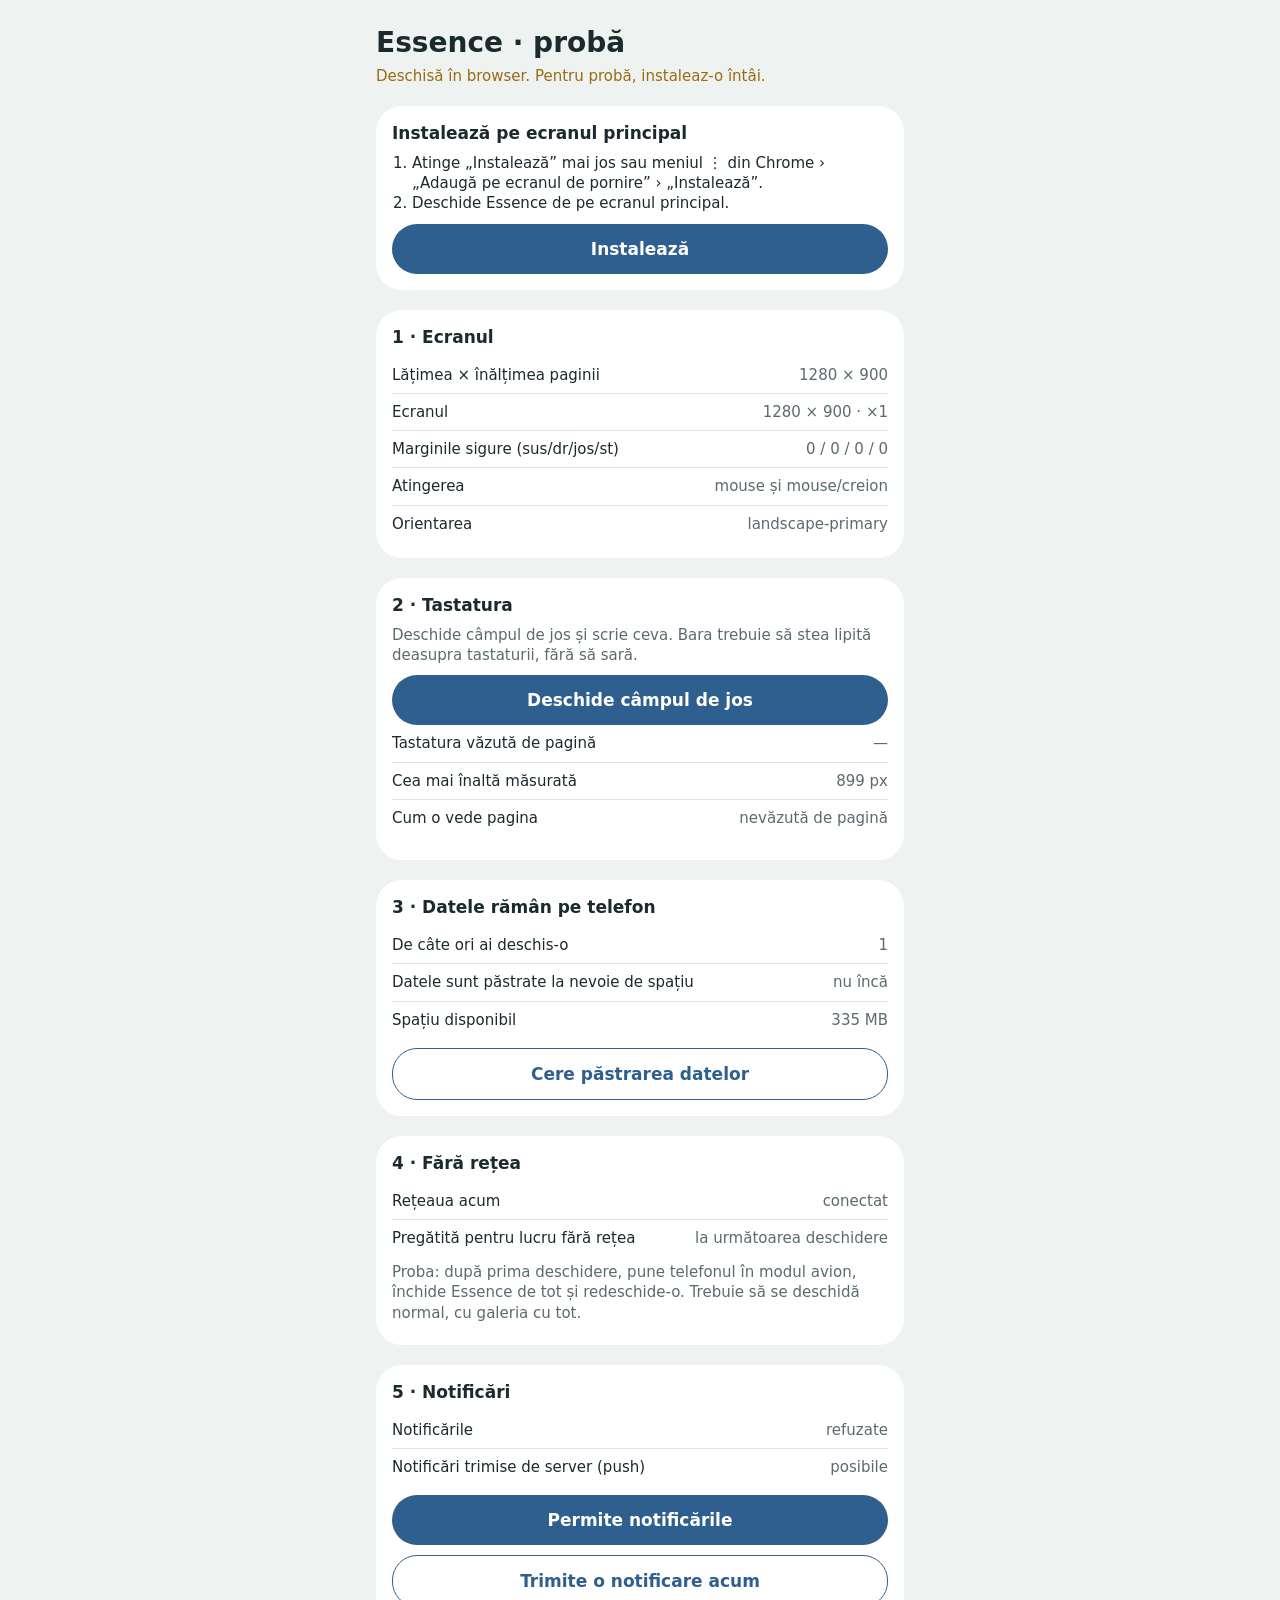
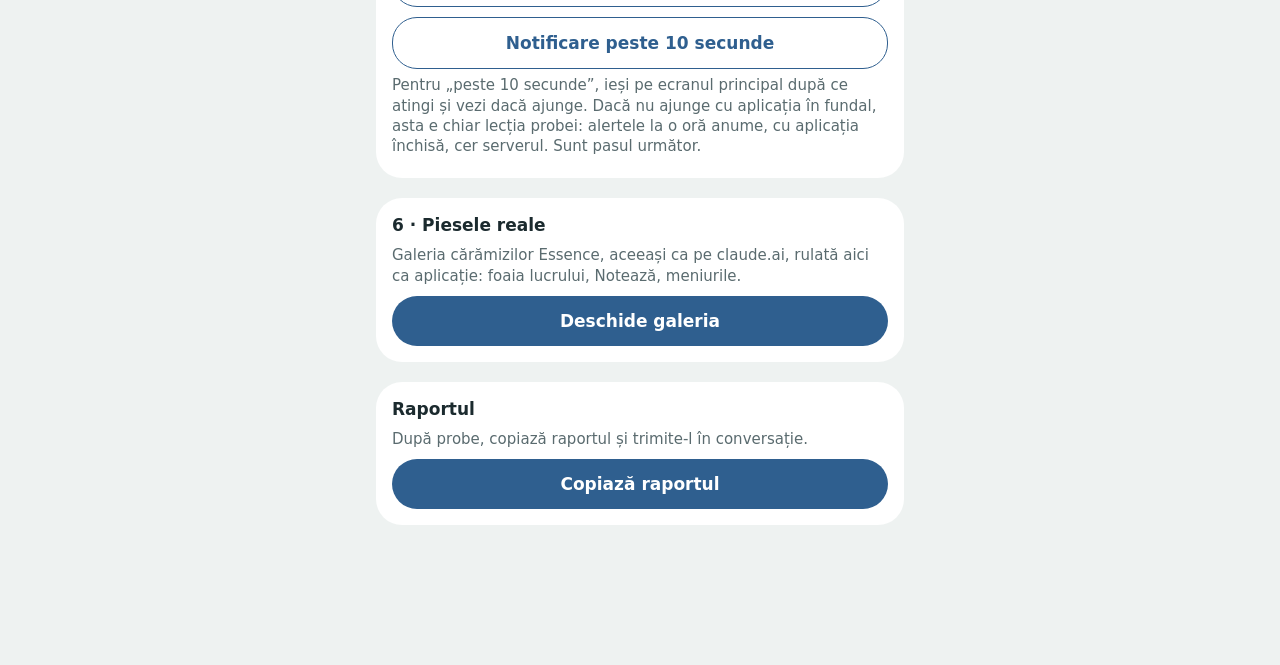
==== index.html @ 1359a7f4 "Essence · proba de instalare pe telefon (PWA) Co-Authored-By: Claude Opus 5.5 <noreply@anthropic.com" ====
<!doctype html>
<html lang="ro">
<head>
<meta charset="utf-8">
<meta name="viewport" content="width=device-width, initial-scale=1, viewport-fit=cover, interactive-widget=resizes-content">
<meta name="theme-color" content="#EEF2F1" media="(prefers-color-scheme: light)">
<meta name="theme-color" content="#14232A" media="(prefers-color-scheme: dark)">
<meta name="apple-mobile-web-app-title" content="Essence">
<link rel="manifest" href="manifest.webmanifest">
<link rel="apple-touch-icon" href="icon-180.png">
<link rel="icon" href="icon-192.png">
<title>Essence · probă</title>
<style>
:root{--fond:#EEF2F1;--card:#fff;--ink:#1B2A2E;--gri:#5A6B6F;--hair:rgba(27,42,46,.14);--acc:#2F5F8F;--ok:#2E7D4F;--atn:#9A6B12;color-scheme:light dark}
@media (prefers-color-scheme:dark){:root{--fond:#14232A;--card:#1C2D33;--ink:#E8EEEE;--gri:#9AAAAD;--hair:rgba(232,238,238,.16);--acc:#7FB0E6;--ok:#8FD1A8;--atn:#E0B464}}
*{box-sizing:border-box}
html,body{margin:0;background:var(--fond);color:var(--ink);font:17px/1.35 system-ui,-apple-system,sans-serif;-webkit-text-size-adjust:100%}
main{padding:calc(env(safe-area-inset-top) + 16px) 16px calc(env(safe-area-inset-bottom) + 120px);max-width:560px;margin:0 auto}
h1{font-size:28px;margin:8px 0 4px}
.sub{color:var(--gri);font-size:15px;margin:0 0 20px}
section{background:var(--card);border-radius:26px;padding:16px;margin:0 0 20px}
h2{font-size:17px;margin:0 0 8px}
p{margin:6px 0}
.rand{display:flex;justify-content:space-between;gap:12px;padding:8px 0;border-top:.5px solid var(--hair);font-size:15px}
.rand:first-of-type{border-top:0}
.rand span:last-child{color:var(--gri);text-align:right;font-variant-numeric:tabular-nums}
.ok{color:var(--ok)!important}.atn{color:var(--atn)!important}
button,a.buton{display:block;width:100%;min-height:50px;margin:10px 0 0;border:0;border-radius:25px;background:var(--acc);color:#fff;font:600 17px system-ui,sans-serif;text-align:center;text-decoration:none;line-height:50px;padding:0 16px;cursor:pointer}
button.secundar{background:transparent;color:var(--acc);border:1.5px solid var(--acc)}
.nota{color:var(--gri);font-size:15px}
ol{padding-left:20px;margin:6px 0;font-size:15px}
#bara{position:fixed;left:0;right:0;bottom:0;display:none;gap:8px;padding:10px 12px calc(10px + env(safe-area-inset-bottom));background:var(--card);border-top:.5px solid var(--hair);transition:transform .2s ease;z-index:5}
#bara.deschisa{display:flex}
#bara input{flex:1;min-height:44px;border-radius:22px;border:1px solid var(--hair);background:var(--fond);color:var(--ink);font-size:17px;padding:0 16px}
#bara button{width:auto;margin:0;min-height:44px;line-height:44px}
#jurnal{font:13px/1.4 ui-monospace,monospace;color:var(--gri);white-space:pre-wrap;max-height:140px;overflow:auto;margin-top:8px}
</style>
</head>
<body>
<main>
  <h1>Essence · probă</h1>
  <p class="sub" id="mod">Se verifică…</p>

  <section id="instalare" hidden>
    <h2>Instalează pe ecranul principal</h2>
    <div id="pasi-ios" hidden><ol><li>Atinge butonul de partajare din Safari (pătratul cu săgeată).</li><li>Alege „Adaugă pe ecranul principal”, apoi „Adaugă”.</li><li>Deschide Essence de pe ecranul principal, nu din Safari.</li></ol></div>
    <div id="pasi-android" hidden><ol><li>Atinge „Instalează” mai jos sau meniul ⋮ din Chrome › „Adaugă pe ecranul de pornire” › „Instalează”.</li><li>Deschide Essence de pe ecranul principal.</li></ol><button id="instaleaza" hidden>Instalează</button></div>
  </section>

  <section>
    <h2>1 · Ecranul</h2>
    <div id="ecran"></div>
  </section>

  <section>
    <h2>2 · Tastatura</h2>
    <p class="nota">Deschide câmpul de jos și scrie ceva. Bara trebuie să stea lipită deasupra tastaturii, fără să sară.</p>
    <button id="tastatura">Deschide câmpul de jos</button>
    <div id="tast"></div>
    <div id="jurnal"></div>
  </section>

  <section>
    <h2>3 · Datele rămân pe telefon</h2>
    <div id="date"></div>
    <button class="secundar" id="pastreaza">Cere păstrarea datelor</button>
  </section>

  <section>
    <h2>4 · Fără rețea</h2>
    <div id="retea"></div>
    <p class="nota">Proba: după prima deschidere, pune telefonul în modul avion, închide Essence de tot și redeschide-o. Trebuie să se deschidă normal, cu galeria cu tot.</p>
  </section>

  <section>
    <h2>5 · Notificări</h2>
    <div id="notif"></div>
    <button id="permite">Permite notificările</button>
    <button class="secundar" id="acum">Trimite o notificare acum</button>
    <button class="secundar" id="peste">Notificare peste 10 secunde</button>
    <p class="nota">Pentru „peste 10 secunde”, ieși pe ecranul principal după ce atingi și vezi dacă ajunge. Dacă nu ajunge cu aplicația în fundal, asta e chiar lecția probei: alertele la o oră anume, cu aplicația închisă, cer serverul. Sunt pasul următor.</p>
  </section>

  <section>
    <h2>6 · Piesele reale</h2>
    <p class="nota">Galeria cărămizilor Essence, aceeași ca pe claude.ai, rulată aici ca aplicație: foaia lucrului, Notează, meniurile.</p>
    <a class="buton" href="galerie.html">Deschide galeria</a>
  </section>

  <section>
    <h2>Raportul</h2>
    <p class="nota">După probe, copiază raportul și trimite-l în conversație.</p>
    <button id="copiaza">Copiază raportul</button>
  </section>
</main>

<div id="bara"><input id="camp" type="text" enterkeyhint="done" placeholder="Scrie aici" autocomplete="off"><button id="gata">Gata</button></div>

<script>
const $ = (id) => document.getElementById(id);
const raport = {};
const nr = (v) => (Math.round(v * 10) / 10).toString();
function randuri(tinta, perechi) {
  tinta.innerHTML = '';
  for (const [eticheta, valoare, clasa] of perechi) {
    const r = document.createElement('div'); r.className = 'rand';
    const a = document.createElement('span'); a.textContent = eticheta;
    const b = document.createElement('span'); b.textContent = valoare; if (clasa) b.className = clasa;
    r.append(a, b); tinta.append(r);
  }
}
const ua = navigator.userAgent;
const eIos = /iPhone|iPad|iPod/.test(ua) || (navigator.platform === 'MacIntel' && navigator.maxTouchPoints > 1);
const eAndroid = /Android/.test(ua);
const instalata = matchMedia('(display-mode: standalone)').matches || navigator.standalone === true;
raport.instalata = instalata;
raport.sistem = eIos ? 'iOS/iPadOS' : eAndroid ? 'Android' : 'altul';
raport.browser = ua;
$('mod').textContent = instalata ? 'Deschisă ca aplicație, pe ecran întreg.' : 'Deschisă în browser. Pentru probă, instaleaz-o întâi.';
$('mod').className = 'sub ' + (instalata ? 'ok' : 'atn');
if (!instalata) { $('instalare').hidden = false; $(eIos ? 'pasi-ios' : 'pasi-android').hidden = false; }
let cerereInstalare = null;
addEventListener('beforeinstallprompt', (e) => { e.preventDefault(); cerereInstalare = e; $('instaleaza').hidden = false; });
$('instaleaza').onclick = async () => { if (!cerereInstalare) return; cerereInstalare.prompt(); await cerereInstalare.userChoice; cerereInstalare = null; };

function marginiSigure() {
  const d = document.createElement('div');
  d.style.cssText = 'position:fixed;visibility:hidden;padding:env(safe-area-inset-top) env(safe-area-inset-right) env(safe-area-inset-bottom) env(safe-area-inset-left)';
  document.body.append(d); const s = getComputedStyle(d);
  const m = [s.paddingTop, s.paddingRight, s.paddingBottom, s.paddingLeft].map((x) => parseFloat(x));
  d.remove(); return m;
}
function ecran() {
  const m = marginiSigure();
  const p = matchMedia('(pointer: coarse)').matches ? 'deget' : matchMedia('(pointer: fine)').matches ? 'mouse' : 'niciunul';
  const ap = matchMedia('(any-pointer: fine)').matches ? 'și mouse/creion' : '';
  Object.assign(raport, { latime: innerWidth, inaltime: innerHeight, ecran: screen.width + '×' + screen.height, dpr: devicePixelRatio, margini: m.join('/'), atingere: p + (ap ? ' ' + ap : '') });
  randuri($('ecran'), [
    ['Lățimea × înălțimea paginii', innerWidth + ' × ' + innerHeight],
    ['Ecranul', screen.width + ' × ' + screen.height + ' · ×' + nr(devicePixelRatio)],
    ['Marginile sigure (sus/dr/jos/st)', m.join(' / ')],
    ['Atingerea', p + (ap ? ' ' + ap : '')],
    ['Orientarea', (screen.orientation && screen.orientation.type) || (innerWidth > innerHeight ? 'culcat' : 'în picioare')],
  ]);
}
ecran(); addEventListener('resize', ecran);

const vv = window.visualViewport;
let inaltimeInitiala = innerHeight, tastMax = 0, jurnal = [];
function tastatura() {
  const kbVizual = vv ? Math.max(0, Math.round(innerHeight - vv.height - vv.offsetTop)) : 0;
  const kbRedim = Math.max(0, inaltimeInitiala - innerHeight);
  const kb = Math.max(kbVizual, kbRedim);
  tastMax = Math.max(tastMax, kb);
  if ($('bara').classList.contains('deschisa')) $('bara').style.transform = kbVizual ? `translateY(${-kbVizual}px)` : '';
  Object.assign(raport, { tastaturaMax: tastMax, felTastatura: kbRedim > 0 ? 'pagina se micșorează' : kbVizual > 0 ? 'vederea se micșorează' : 'nevăzută de pagină' });
  randuri($('tast'), [
    ['Tastatura văzută de pagină', kb ? kb + ' px' : '—', kb ? 'ok' : ''],
    ['Cea mai înaltă măsurată', tastMax ? tastMax + ' px' : '—'],
    ['Cum o vede pagina', raport.felTastatura],
  ]);
  if (document.activeElement === $('camp')) {
    jurnal.unshift(`${new Date().toLocaleTimeString('ro-RO')}  pagină ${innerHeight}  vedere ${vv ? Math.round(vv.height) : '?'}  deplasare ${vv ? Math.round(vv.offsetTop) : '?'}  tastatură ${kb}`);
    jurnal = jurnal.slice(0, 12); $('jurnal').textContent = jurnal.join('\n');
  }
}
if (vv) { vv.addEventListener('resize', tastatura); vv.addEventListener('scroll', tastatura); }
addEventListener('resize', tastatura); tastatura();
$('tastatura').onclick = () => { inaltimeInitiala = innerHeight; $('bara').classList.add('deschisa'); $('camp').focus(); };
$('gata').onpointerdown = (e) => e.preventDefault();
$('gata').onclick = () => { $('camp').blur(); $('bara').classList.remove('deschisa'); $('bara').style.transform = ''; };

function deschideBaza() {
  return new Promise((ok, nu) => {
    const r = indexedDB.open('essence-proba', 1);
    r.onupgradeneeded = () => r.result.createObjectStore('k');
    r.onsuccess = () => ok(r.result); r.onerror = () => nu(r.error);
  });
}
async function date() {
  let deschideri = '—', persistent = '—', spatiu = '—';
  try {
    const db = await deschideBaza();
    const v = await new Promise((ok) => { const t = db.transaction('k', 'readwrite'); const s = t.objectStore('k'); const g = s.get('deschideri'); g.onsuccess = () => { const n = (g.result || 0) + 1; s.put(n, 'deschideri'); ok(n); }; });
    deschideri = String(v);
  } catch (e) { deschideri = 'eroare: ' + e.message; }
  try { persistent = navigator.storage && navigator.storage.persisted ? ((await navigator.storage.persisted()) ? 'da' : 'nu încă') : 'necunoscut'; } catch { /* nimic */ }
  try { if (navigator.storage && navigator.storage.estimate) { const e = await navigator.storage.estimate(); spatiu = Math.round((e.quota || 0) / 1048576) + ' MB'; } } catch { /* nimic */ }
  Object.assign(raport, { deschideri, persistent, spatiu });
  randuri($('date'), [
    ['De câte ori ai deschis-o', deschideri],
    ['Datele sunt păstrate la nevoie de spațiu', persistent, persistent === 'da' ? 'ok' : ''],
    ['Spațiu disponibil', spatiu],
  ]);
}
date();
$('pastreaza').onclick = async () => { try { if (navigator.storage && navigator.storage.persist) await navigator.storage.persist(); } catch { /* nimic */ } date(); };

function retea() {
  const sw = 'serviceWorker' in navigator;
  const control = sw && !!navigator.serviceWorker.controller;
  Object.assign(raport, { offlinePregatit: control, online: navigator.onLine });
  randuri($('retea'), [
    ['Rețeaua acum', navigator.onLine ? 'conectat' : 'fără rețea'],
    ['Pregătită pentru lucru fără rețea', control ? 'da' : sw ? 'la următoarea deschidere' : 'nu se poate', control ? 'ok' : ''],
  ]);
}
if ('serviceWorker' in navigator) {
  navigator.serviceWorker.register('sw.js').then(() => navigator.serviceWorker.ready).then(retea).catch(retea);
  navigator.serviceWorker.addEventListener('controllerchange', retea);
}
addEventListener('online', retea); addEventListener('offline', retea); retea();

function notif() {
  const are = 'Notification' in window;
  const stare = are ? Notification.permission : 'nu există aici';
  raport.notificari = stare;
  randuri($('notif'), [
    ['Notificările', stare === 'granted' ? 'permise' : stare === 'denied' ? 'refuzate' : stare === 'default' ? 'încă neîntrebat' : stare, stare === 'granted' ? 'ok' : ''],
    ['Notificări trimise de server (push)', 'PushManager' in window ? 'posibile' : 'nu în acest mod'],
  ]);
}
notif();
$('permite').onclick = async () => { if ('Notification' in window) { await Notification.requestPermission(); } notif(); };
async function arata(text) {
  if (!('Notification' in window) || Notification.permission !== 'granted') { alert('Permite întâi notificările.'); return; }
  const reg = await navigator.serviceWorker.ready;
  await reg.showNotification('Essence', { body: text, icon: 'icon-192.png', badge: 'icon-192.png', tag: 'proba-' + Date.now() });
  raport.notificareTrimisa = true;
}
$('acum').onclick = () => arata('Asta e o notificare de probă.');
$('peste').onclick = () => { setTimeout(() => arata('Au trecut 10 secunde.'), 10000); };

$('copiaza').onclick = async () => {
  ecran(); tastatura();
  const text = 'Raport Essence · probă\n' + Object.entries(raport).map(([k, v]) => k + ': ' + v).join('\n');
  try { await navigator.clipboard.writeText(text); $('copiaza').textContent = 'Copiat'; }
  catch { prompt('Copiază textul:', text); }
  setTimeout(() => { $('copiaza').textContent = 'Copiază raportul'; }, 2000);
};
</script>
</body>
</html>
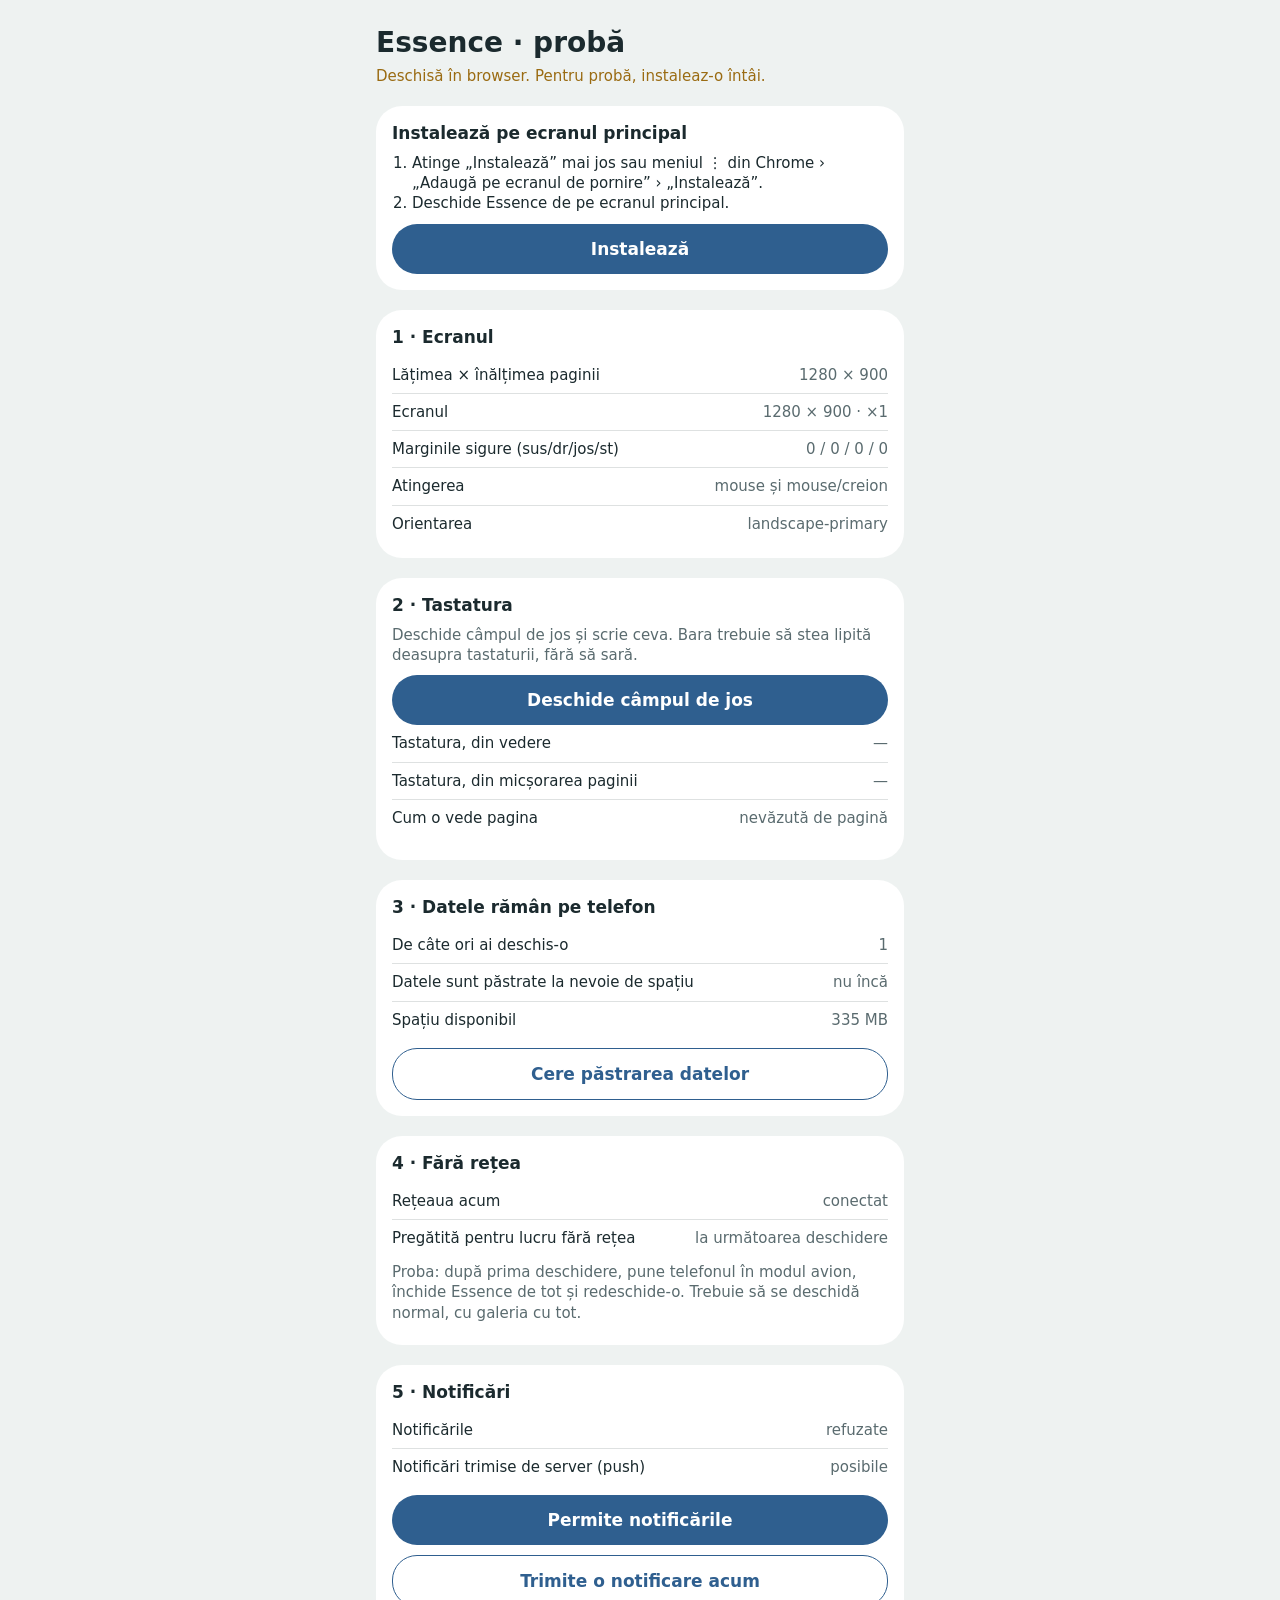
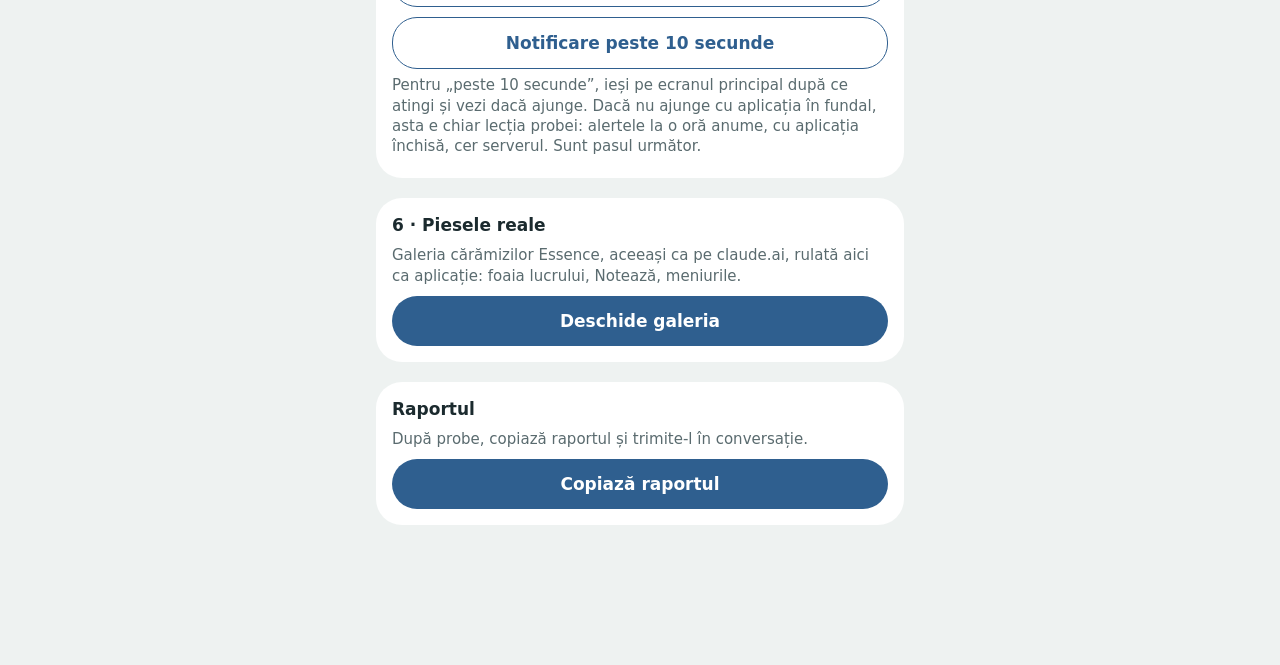
==== commit b8e70886: "Proba: măsurătoarea tastaturii doar cu câmpul activ, fără valori imposibile Co-Authored-By: Claude O" ====
--- a/index.html
+++ b/index.html
@@ -146,27 +146,32 @@
 ecran(); addEventListener('resize', ecran);
 
 const vv = window.visualViewport;
-let inaltimeInitiala = innerHeight, tastMax = 0, jurnal = [];
+let inaltimeInitiala = innerHeight, vizMax = 0, redimMax = 0, jurnal = [];
 function tastatura() {
-  const kbVizual = vv ? Math.max(0, Math.round(innerHeight - vv.height - vv.offsetTop)) : 0;
+  const activ = document.activeElement === $('camp');
+  const kbVizual = vv ? Math.max(0, Math.round(innerHeight - vv.height * (vv.scale || 1) - vv.offsetTop)) : 0;
   const kbRedim = Math.max(0, inaltimeInitiala - innerHeight);
-  const kb = Math.max(kbVizual, kbRedim);
-  tastMax = Math.max(tastMax, kb);
-  if ($('bara').classList.contains('deschisa')) $('bara').style.transform = kbVizual ? `translateY(${-kbVizual}px)` : '';
-  Object.assign(raport, { tastaturaMax: tastMax, felTastatura: kbRedim > 0 ? 'pagina se micșorează' : kbVizual > 0 ? 'vederea se micșorează' : 'nevăzută de pagină' });
+  const plauzibil = (v) => v > 0 && v < innerHeight * 0.75 + kbRedim;
+  if (activ && (!vv || Math.abs((vv.scale || 1) - 1) < 0.01)) {
+    if (plauzibil(kbVizual)) vizMax = Math.max(vizMax, kbVizual);
+    if (plauzibil(kbRedim)) redimMax = Math.max(redimMax, kbRedim);
+  }
+  if ($('bara').classList.contains('deschisa')) $('bara').style.transform = activ && plauzibil(kbVizual) ? `translateY(${-kbVizual}px)` : '';
+  const fel = redimMax > 0 ? 'pagina se micșorează' : vizMax > 0 ? 'vederea se micșorează' : 'nevăzută de pagină';
+  Object.assign(raport, { tastaturaVedere: vizMax, tastaturaPagina: redimMax, felTastatura: fel, zoom: vv ? nr(vv.scale) : '?' });
   randuri($('tast'), [
-    ['Tastatura văzută de pagină', kb ? kb + ' px' : '—', kb ? 'ok' : ''],
-    ['Cea mai înaltă măsurată', tastMax ? tastMax + ' px' : '—'],
-    ['Cum o vede pagina', raport.felTastatura],
-  ]);
-  if (document.activeElement === $('camp')) {
-    jurnal.unshift(`${new Date().toLocaleTimeString('ro-RO')}  pagină ${innerHeight}  vedere ${vv ? Math.round(vv.height) : '?'}  deplasare ${vv ? Math.round(vv.offsetTop) : '?'}  tastatură ${kb}`);
+    ['Tastatura, din vedere', vizMax ? vizMax + ' px' : '—', vizMax ? 'ok' : ''],
+    ['Tastatura, din micșorarea paginii', redimMax ? redimMax + ' px' : '—', redimMax ? 'ok' : ''],
+    ['Cum o vede pagina', fel],
+  ]);
+  if (activ) {
+    jurnal.unshift(`${new Date().toLocaleTimeString('ro-RO')}  pagină ${innerHeight}  vedere ${vv ? Math.round(vv.height) : '?'}  deplasare ${vv ? Math.round(vv.offsetTop) : '?'}  zoom ${vv ? nr(vv.scale) : '?'}`);
     jurnal = jurnal.slice(0, 12); $('jurnal').textContent = jurnal.join('\n');
   }
 }
 if (vv) { vv.addEventListener('resize', tastatura); vv.addEventListener('scroll', tastatura); }
 addEventListener('resize', tastatura); tastatura();
-$('tastatura').onclick = () => { inaltimeInitiala = innerHeight; $('bara').classList.add('deschisa'); $('camp').focus(); };
+$('tastatura').onclick = () => { inaltimeInitiala = innerHeight; $('bara').classList.add('deschisa'); $('camp').focus(); setTimeout(tastatura, 400); setTimeout(tastatura, 900); };
 $('gata').onpointerdown = (e) => e.preventDefault();
 $('gata').onclick = () => { $('camp').blur(); $('bara').classList.remove('deschisa'); $('bara').style.transform = ''; };
 
@@ -226,7 +231,7 @@
   if (!('Notification' in window) || Notification.permission !== 'granted') { alert('Permite întâi notificările.'); return; }
   const reg = await navigator.serviceWorker.ready;
   await reg.showNotification('Essence', { body: text, icon: 'icon-192.png', badge: 'icon-192.png', tag: 'proba-' + Date.now() });
-  raport.notificareTrimisa = true;
+  raport.notificareTrimisa = true; raport.ora = new Date().toLocaleTimeString('ro-RO');
 }
 $('acum').onclick = () => arata('Asta e o notificare de probă.');
 $('peste').onclick = () => { setTimeout(() => arata('Au trecut 10 secunde.'), 10000); };
